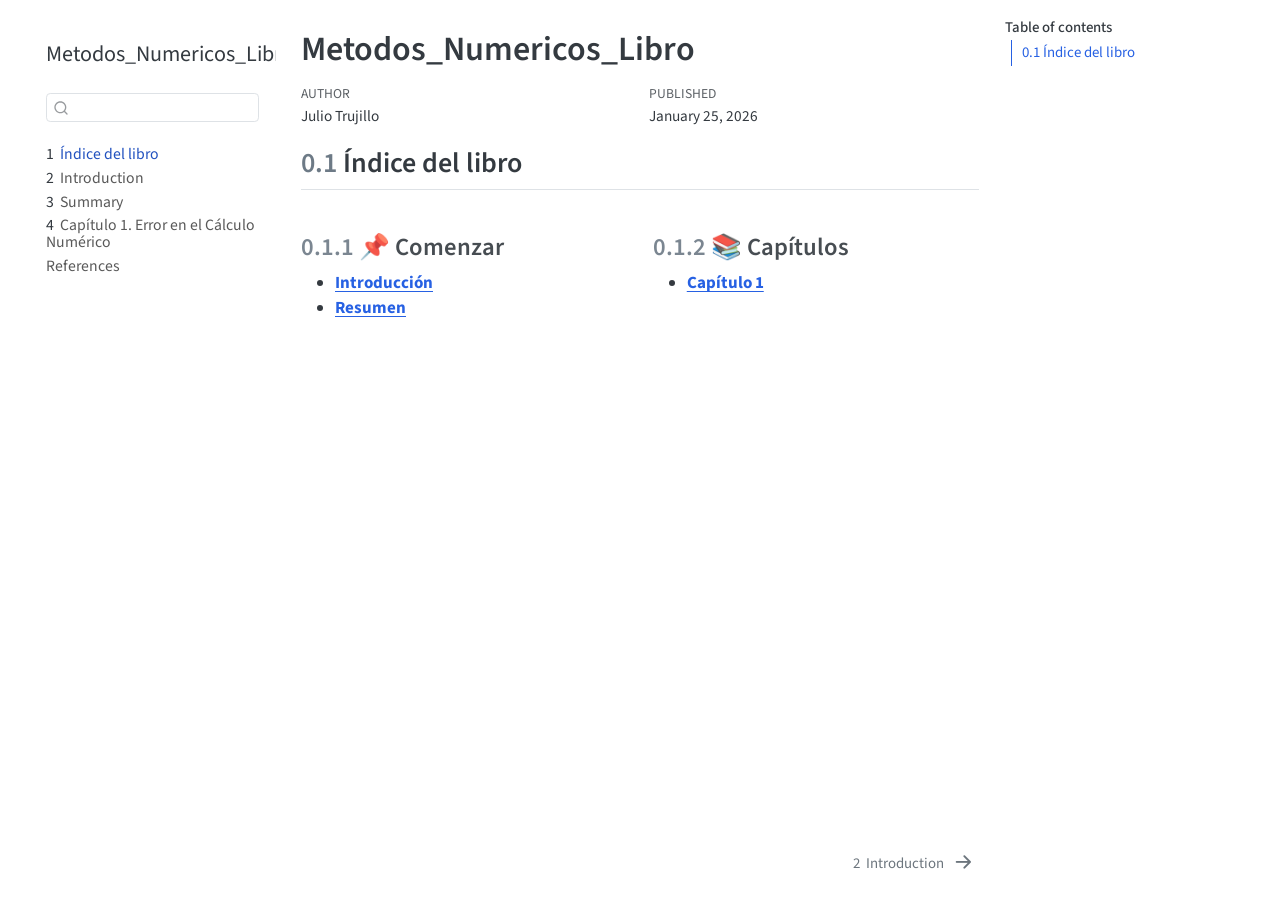
==== index.html @ 84bfb0e8 "Built site for gh-pages" ====
<!DOCTYPE html>
<html xmlns="http://www.w3.org/1999/xhtml" lang="en" xml:lang="en"><head>

<meta charset="utf-8">
<meta name="generator" content="quarto-1.8.25">

<meta name="viewport" content="width=device-width, initial-scale=1.0, user-scalable=yes">

<meta name="author" content="Julio Trujillo">
<meta name="dcterms.date" content="2026-01-25">

<title>Metodos_Numericos_Libro</title>
<style>
code{white-space: pre-wrap;}
span.smallcaps{font-variant: small-caps;}
div.columns{display: flex; gap: min(4vw, 1.5em);}
div.column{flex: auto; overflow-x: auto;}
div.hanging-indent{margin-left: 1.5em; text-indent: -1.5em;}
ul.task-list{list-style: none;}
ul.task-list li input[type="checkbox"] {
  width: 0.8em;
  margin: 0 0.8em 0.2em -1em; /* quarto-specific, see https://github.com/quarto-dev/quarto-cli/issues/4556 */ 
  vertical-align: middle;
}
</style>


<script src="site_libs/quarto-nav/quarto-nav.js"></script>
<script src="site_libs/quarto-nav/headroom.min.js"></script>
<script src="site_libs/clipboard/clipboard.min.js"></script>
<script src="site_libs/quarto-search/autocomplete.umd.js"></script>
<script src="site_libs/quarto-search/fuse.min.js"></script>
<script src="site_libs/quarto-search/quarto-search.js"></script>
<meta name="quarto:offset" content="./">
<link href="./intro.html" rel="next">
<script src="site_libs/quarto-html/quarto.js" type="module"></script>
<script src="site_libs/quarto-html/tabsets/tabsets.js" type="module"></script>
<script src="site_libs/quarto-html/axe/axe-check.js" type="module"></script>
<script src="site_libs/quarto-html/popper.min.js"></script>
<script src="site_libs/quarto-html/tippy.umd.min.js"></script>
<script src="site_libs/quarto-html/anchor.min.js"></script>
<link href="site_libs/quarto-html/tippy.css" rel="stylesheet">
<link href="site_libs/quarto-html/quarto-syntax-highlighting-7b89279ff1a6dce999919e0e67d4d9ec.css" rel="stylesheet" id="quarto-text-highlighting-styles">
<script src="site_libs/bootstrap/bootstrap.min.js"></script>
<link href="site_libs/bootstrap/bootstrap-icons.css" rel="stylesheet">
<link href="site_libs/bootstrap/bootstrap-70a47bd5681a7291082a5b9f83d58762.min.css" rel="stylesheet" append-hash="true" id="quarto-bootstrap" data-mode="light">
<script id="quarto-search-options" type="application/json">{
  "location": "sidebar",
  "copy-button": false,
  "collapse-after": 3,
  "panel-placement": "start",
  "type": "textbox",
  "limit": 50,
  "keyboard-shortcut": [
    "f",
    "/",
    "s"
  ],
  "show-item-context": false,
  "language": {
    "search-no-results-text": "No results",
    "search-matching-documents-text": "matching documents",
    "search-copy-link-title": "Copy link to search",
    "search-hide-matches-text": "Hide additional matches",
    "search-more-match-text": "more match in this document",
    "search-more-matches-text": "more matches in this document",
    "search-clear-button-title": "Clear",
    "search-text-placeholder": "",
    "search-detached-cancel-button-title": "Cancel",
    "search-submit-button-title": "Submit",
    "search-label": "Search"
  }
}</script>


</head>

<body class="nav-sidebar floating quarto-light">

<div id="quarto-search-results"></div>
  <header id="quarto-header" class="headroom fixed-top">
  <nav class="quarto-secondary-nav">
    <div class="container-fluid d-flex">
      <button type="button" class="quarto-btn-toggle btn" data-bs-toggle="collapse" role="button" data-bs-target=".quarto-sidebar-collapse-item" aria-controls="quarto-sidebar" aria-expanded="false" aria-label="Toggle sidebar navigation" onclick="if (window.quartoToggleHeadroom) { window.quartoToggleHeadroom(); }">
        <i class="bi bi-layout-text-sidebar-reverse"></i>
      </button>
        <nav class="quarto-page-breadcrumbs" aria-label="breadcrumb"><ol class="breadcrumb"><li class="breadcrumb-item"><a href="./index.html"><span class="chapter-number">1</span>&nbsp; <span class="chapter-title">Índice del libro</span></a></li></ol></nav>
        <a class="flex-grow-1" role="navigation" data-bs-toggle="collapse" data-bs-target=".quarto-sidebar-collapse-item" aria-controls="quarto-sidebar" aria-expanded="false" aria-label="Toggle sidebar navigation" onclick="if (window.quartoToggleHeadroom) { window.quartoToggleHeadroom(); }">      
        </a>
      <button type="button" class="btn quarto-search-button" aria-label="Search" onclick="window.quartoOpenSearch();">
        <i class="bi bi-search"></i>
      </button>
    </div>
  </nav>
</header>
<!-- content -->
<div id="quarto-content" class="quarto-container page-columns page-rows-contents page-layout-article">
<!-- sidebar -->
  <nav id="quarto-sidebar" class="sidebar collapse collapse-horizontal quarto-sidebar-collapse-item sidebar-navigation floating overflow-auto">
    <div class="pt-lg-2 mt-2 text-left sidebar-header sidebar-header-stacked">
      <a href="./index.html" class="sidebar-logo-link">
      </a>
    <div class="sidebar-title mb-0 py-0">
      <a href="./">Metodos_Numericos_Libro</a> 
    </div>
      </div>
        <div class="mt-2 flex-shrink-0 align-items-center">
        <div class="sidebar-search">
        <div id="quarto-search" class="" title="Search"></div>
        </div>
        </div>
    <div class="sidebar-menu-container"> 
    <ul class="list-unstyled mt-1">
        <li class="sidebar-item">
  <div class="sidebar-item-container"> 
  <a href="./index.html" class="sidebar-item-text sidebar-link active">
 <span class="menu-text"><span class="chapter-number">1</span>&nbsp; <span class="chapter-title">Índice del libro</span></span></a>
  </div>
</li>
        <li class="sidebar-item">
  <div class="sidebar-item-container"> 
  <a href="./intro.html" class="sidebar-item-text sidebar-link">
 <span class="menu-text"><span class="chapter-number">2</span>&nbsp; <span class="chapter-title">Introduction</span></span></a>
  </div>
</li>
        <li class="sidebar-item">
  <div class="sidebar-item-container"> 
  <a href="./summary.html" class="sidebar-item-text sidebar-link">
 <span class="menu-text"><span class="chapter-number">3</span>&nbsp; <span class="chapter-title">Summary</span></span></a>
  </div>
</li>
        <li class="sidebar-item">
  <div class="sidebar-item-container"> 
  <a href="./capitulo1.html" class="sidebar-item-text sidebar-link">
 <span class="menu-text"><span class="chapter-number">4</span>&nbsp; <span class="chapter-title">Capítulo 1. Error en el Cálculo Numérico</span></span></a>
  </div>
</li>
        <li class="sidebar-item">
  <div class="sidebar-item-container"> 
  <a href="./references.html" class="sidebar-item-text sidebar-link">
 <span class="menu-text">References</span></a>
  </div>
</li>
    </ul>
    </div>
</nav>
<div id="quarto-sidebar-glass" class="quarto-sidebar-collapse-item" data-bs-toggle="collapse" data-bs-target=".quarto-sidebar-collapse-item"></div>
<!-- margin-sidebar -->
    <div id="quarto-margin-sidebar" class="sidebar margin-sidebar">
        <nav id="TOC" role="doc-toc" class="toc-active">
    <h2 id="toc-title">Table of contents</h2>
   
  <ul>
  <li><a href="#índice-del-libro" id="toc-índice-del-libro" class="nav-link active" data-scroll-target="#índice-del-libro"><span class="header-section-number">0.1</span> Índice del libro</a></li>
  </ul>
</nav>
    </div>
<!-- main -->
<main class="content" id="quarto-document-content">

<header id="title-block-header" class="quarto-title-block default">
<div class="quarto-title">
<h1 class="title">Metodos_Numericos_Libro</h1>
</div>



<div class="quarto-title-meta">

    <div>
    <div class="quarto-title-meta-heading">Author</div>
    <div class="quarto-title-meta-contents">
             <p>Julio Trujillo </p>
          </div>
  </div>
    
    <div>
    <div class="quarto-title-meta-heading">Published</div>
    <div class="quarto-title-meta-contents">
      <p class="date">January 25, 2026</p>
    </div>
  </div>
  
    
  </div>
  


</header>


<section id="índice-del-libro" class="level2" data-number="0.1">
<h2 data-number="0.1" class="anchored" data-anchor-id="índice-del-libro"><span class="header-section-number">0.1</span> Índice del libro</h2>
<div class="grid">
<section id="comenzar" class="level3 g-col-12 g-col-md-6" data-number="0.1.1">
<h3 data-number="0.1.1" class="anchored" data-anchor-id="comenzar"><span class="header-section-number">0.1.1</span> 📌 Comenzar</h3>
<ul>
<li><a href="./intro.html"><strong>Introducción</strong></a><br>
</li>
<li><a href="./summary.html"><strong>Resumen</strong></a></li>
</ul>
</section>
<section id="capítulos" class="level3 g-col-12 g-col-md-6" data-number="0.1.2">
<h3 data-number="0.1.2" class="anchored" data-anchor-id="capítulos"><span class="header-section-number">0.1.2</span> 📚 Capítulos</h3>
<ul>
<li><a href="./capitulo1.html"><strong>Capítulo 1</strong></a><br>
</li>
</ul>
</section>
</div>


</section>

</main> <!-- /main -->
<script id="quarto-html-after-body" type="application/javascript">
  window.document.addEventListener("DOMContentLoaded", function (event) {
    const icon = "";
    const anchorJS = new window.AnchorJS();
    anchorJS.options = {
      placement: 'right',
      icon: icon
    };
    anchorJS.add('.anchored');
    const isCodeAnnotation = (el) => {
      for (const clz of el.classList) {
        if (clz.startsWith('code-annotation-')) {                     
          return true;
        }
      }
      return false;
    }
    const onCopySuccess = function(e) {
      // button target
      const button = e.trigger;
      // don't keep focus
      button.blur();
      // flash "checked"
      button.classList.add('code-copy-button-checked');
      var currentTitle = button.getAttribute("title");
      button.setAttribute("title", "Copied!");
      let tooltip;
      if (window.bootstrap) {
        button.setAttribute("data-bs-toggle", "tooltip");
        button.setAttribute("data-bs-placement", "left");
        button.setAttribute("data-bs-title", "Copied!");
        tooltip = new bootstrap.Tooltip(button, 
          { trigger: "manual", 
            customClass: "code-copy-button-tooltip",
            offset: [0, -8]});
        tooltip.show();    
      }
      setTimeout(function() {
        if (tooltip) {
          tooltip.hide();
          button.removeAttribute("data-bs-title");
          button.removeAttribute("data-bs-toggle");
          button.removeAttribute("data-bs-placement");
        }
        button.setAttribute("title", currentTitle);
        button.classList.remove('code-copy-button-checked');
      }, 1000);
      // clear code selection
      e.clearSelection();
    }
    const getTextToCopy = function(trigger) {
      const outerScaffold = trigger.parentElement.cloneNode(true);
      const codeEl = outerScaffold.querySelector('code');
      for (const childEl of codeEl.children) {
        if (isCodeAnnotation(childEl)) {
          childEl.remove();
        }
      }
      return codeEl.innerText;
    }
    const clipboard = new window.ClipboardJS('.code-copy-button:not([data-in-quarto-modal])', {
      text: getTextToCopy
    });
    clipboard.on('success', onCopySuccess);
    if (window.document.getElementById('quarto-embedded-source-code-modal')) {
      const clipboardModal = new window.ClipboardJS('.code-copy-button[data-in-quarto-modal]', {
        text: getTextToCopy,
        container: window.document.getElementById('quarto-embedded-source-code-modal')
      });
      clipboardModal.on('success', onCopySuccess);
    }
      var localhostRegex = new RegExp(/^(?:http|https):\/\/localhost\:?[0-9]*\//);
      var mailtoRegex = new RegExp(/^mailto:/);
        var filterRegex = new RegExp('/' + window.location.host + '/');
      var isInternal = (href) => {
          return filterRegex.test(href) || localhostRegex.test(href) || mailtoRegex.test(href);
      }
      // Inspect non-navigation links and adorn them if external
     var links = window.document.querySelectorAll('a[href]:not(.nav-link):not(.navbar-brand):not(.toc-action):not(.sidebar-link):not(.sidebar-item-toggle):not(.pagination-link):not(.no-external):not([aria-hidden]):not(.dropdown-item):not(.quarto-navigation-tool):not(.about-link)');
      for (var i=0; i<links.length; i++) {
        const link = links[i];
        if (!isInternal(link.href)) {
          // undo the damage that might have been done by quarto-nav.js in the case of
          // links that we want to consider external
          if (link.dataset.originalHref !== undefined) {
            link.href = link.dataset.originalHref;
          }
        }
      }
    function tippyHover(el, contentFn, onTriggerFn, onUntriggerFn) {
      const config = {
        allowHTML: true,
        maxWidth: 500,
        delay: 100,
        arrow: false,
        appendTo: function(el) {
            return el.parentElement;
        },
        interactive: true,
        interactiveBorder: 10,
        theme: 'quarto',
        placement: 'bottom-start',
      };
      if (contentFn) {
        config.content = contentFn;
      }
      if (onTriggerFn) {
        config.onTrigger = onTriggerFn;
      }
      if (onUntriggerFn) {
        config.onUntrigger = onUntriggerFn;
      }
      window.tippy(el, config); 
    }
    const noterefs = window.document.querySelectorAll('a[role="doc-noteref"]');
    for (var i=0; i<noterefs.length; i++) {
      const ref = noterefs[i];
      tippyHover(ref, function() {
        // use id or data attribute instead here
        let href = ref.getAttribute('data-footnote-href') || ref.getAttribute('href');
        try { href = new URL(href).hash; } catch {}
        const id = href.replace(/^#\/?/, "");
        const note = window.document.getElementById(id);
        if (note) {
          return note.innerHTML;
        } else {
          return "";
        }
      });
    }
    const xrefs = window.document.querySelectorAll('a.quarto-xref');
    const processXRef = (id, note) => {
      // Strip column container classes
      const stripColumnClz = (el) => {
        el.classList.remove("page-full", "page-columns");
        if (el.children) {
          for (const child of el.children) {
            stripColumnClz(child);
          }
        }
      }
      stripColumnClz(note)
      if (id === null || id.startsWith('sec-')) {
        // Special case sections, only their first couple elements
        const container = document.createElement("div");
        if (note.children && note.children.length > 2) {
          container.appendChild(note.children[0].cloneNode(true));
          for (let i = 1; i < note.children.length; i++) {
            const child = note.children[i];
            if (child.tagName === "P" && child.innerText === "") {
              continue;
            } else {
              container.appendChild(child.cloneNode(true));
              break;
            }
          }
          if (window.Quarto?.typesetMath) {
            window.Quarto.typesetMath(container);
          }
          return container.innerHTML
        } else {
          if (window.Quarto?.typesetMath) {
            window.Quarto.typesetMath(note);
          }
          return note.innerHTML;
        }
      } else {
        // Remove any anchor links if they are present
        const anchorLink = note.querySelector('a.anchorjs-link');
        if (anchorLink) {
          anchorLink.remove();
        }
        if (window.Quarto?.typesetMath) {
          window.Quarto.typesetMath(note);
        }
        if (note.classList.contains("callout")) {
          return note.outerHTML;
        } else {
          return note.innerHTML;
        }
      }
    }
    for (var i=0; i<xrefs.length; i++) {
      const xref = xrefs[i];
      tippyHover(xref, undefined, function(instance) {
        instance.disable();
        let url = xref.getAttribute('href');
        let hash = undefined; 
        if (url.startsWith('#')) {
          hash = url;
        } else {
          try { hash = new URL(url).hash; } catch {}
        }
        if (hash) {
          const id = hash.replace(/^#\/?/, "");
          const note = window.document.getElementById(id);
          if (note !== null) {
            try {
              const html = processXRef(id, note.cloneNode(true));
              instance.setContent(html);
            } finally {
              instance.enable();
              instance.show();
            }
          } else {
            // See if we can fetch this
            fetch(url.split('#')[0])
            .then(res => res.text())
            .then(html => {
              const parser = new DOMParser();
              const htmlDoc = parser.parseFromString(html, "text/html");
              const note = htmlDoc.getElementById(id);
              if (note !== null) {
                const html = processXRef(id, note);
                instance.setContent(html);
              } 
            }).finally(() => {
              instance.enable();
              instance.show();
            });
          }
        } else {
          // See if we can fetch a full url (with no hash to target)
          // This is a special case and we should probably do some content thinning / targeting
          fetch(url)
          .then(res => res.text())
          .then(html => {
            const parser = new DOMParser();
            const htmlDoc = parser.parseFromString(html, "text/html");
            const note = htmlDoc.querySelector('main.content');
            if (note !== null) {
              // This should only happen for chapter cross references
              // (since there is no id in the URL)
              // remove the first header
              if (note.children.length > 0 && note.children[0].tagName === "HEADER") {
                note.children[0].remove();
              }
              const html = processXRef(null, note);
              instance.setContent(html);
            } 
          }).finally(() => {
            instance.enable();
            instance.show();
          });
        }
      }, function(instance) {
      });
    }
        let selectedAnnoteEl;
        const selectorForAnnotation = ( cell, annotation) => {
          let cellAttr = 'data-code-cell="' + cell + '"';
          let lineAttr = 'data-code-annotation="' +  annotation + '"';
          const selector = 'span[' + cellAttr + '][' + lineAttr + ']';
          return selector;
        }
        const selectCodeLines = (annoteEl) => {
          const doc = window.document;
          const targetCell = annoteEl.getAttribute("data-target-cell");
          const targetAnnotation = annoteEl.getAttribute("data-target-annotation");
          const annoteSpan = window.document.querySelector(selectorForAnnotation(targetCell, targetAnnotation));
          const lines = annoteSpan.getAttribute("data-code-lines").split(",");
          const lineIds = lines.map((line) => {
            return targetCell + "-" + line;
          })
          let top = null;
          let height = null;
          let parent = null;
          if (lineIds.length > 0) {
              //compute the position of the single el (top and bottom and make a div)
              const el = window.document.getElementById(lineIds[0]);
              top = el.offsetTop;
              height = el.offsetHeight;
              parent = el.parentElement.parentElement;
            if (lineIds.length > 1) {
              const lastEl = window.document.getElementById(lineIds[lineIds.length - 1]);
              const bottom = lastEl.offsetTop + lastEl.offsetHeight;
              height = bottom - top;
            }
            if (top !== null && height !== null && parent !== null) {
              // cook up a div (if necessary) and position it 
              let div = window.document.getElementById("code-annotation-line-highlight");
              if (div === null) {
                div = window.document.createElement("div");
                div.setAttribute("id", "code-annotation-line-highlight");
                div.style.position = 'absolute';
                parent.appendChild(div);
              }
              div.style.top = top - 2 + "px";
              div.style.height = height + 4 + "px";
              div.style.left = 0;
              let gutterDiv = window.document.getElementById("code-annotation-line-highlight-gutter");
              if (gutterDiv === null) {
                gutterDiv = window.document.createElement("div");
                gutterDiv.setAttribute("id", "code-annotation-line-highlight-gutter");
                gutterDiv.style.position = 'absolute';
                const codeCell = window.document.getElementById(targetCell);
                const gutter = codeCell.querySelector('.code-annotation-gutter');
                gutter.appendChild(gutterDiv);
              }
              gutterDiv.style.top = top - 2 + "px";
              gutterDiv.style.height = height + 4 + "px";
            }
            selectedAnnoteEl = annoteEl;
          }
        };
        const unselectCodeLines = () => {
          const elementsIds = ["code-annotation-line-highlight", "code-annotation-line-highlight-gutter"];
          elementsIds.forEach((elId) => {
            const div = window.document.getElementById(elId);
            if (div) {
              div.remove();
            }
          });
          selectedAnnoteEl = undefined;
        };
          // Handle positioning of the toggle
      window.addEventListener(
        "resize",
        throttle(() => {
          elRect = undefined;
          if (selectedAnnoteEl) {
            selectCodeLines(selectedAnnoteEl);
          }
        }, 10)
      );
      function throttle(fn, ms) {
      let throttle = false;
      let timer;
        return (...args) => {
          if(!throttle) { // first call gets through
              fn.apply(this, args);
              throttle = true;
          } else { // all the others get throttled
              if(timer) clearTimeout(timer); // cancel #2
              timer = setTimeout(() => {
                fn.apply(this, args);
                timer = throttle = false;
              }, ms);
          }
        };
      }
        // Attach click handler to the DT
        const annoteDls = window.document.querySelectorAll('dt[data-target-cell]');
        for (const annoteDlNode of annoteDls) {
          annoteDlNode.addEventListener('click', (event) => {
            const clickedEl = event.target;
            if (clickedEl !== selectedAnnoteEl) {
              unselectCodeLines();
              const activeEl = window.document.querySelector('dt[data-target-cell].code-annotation-active');
              if (activeEl) {
                activeEl.classList.remove('code-annotation-active');
              }
              selectCodeLines(clickedEl);
              clickedEl.classList.add('code-annotation-active');
            } else {
              // Unselect the line
              unselectCodeLines();
              clickedEl.classList.remove('code-annotation-active');
            }
          });
        }
    const findCites = (el) => {
      const parentEl = el.parentElement;
      if (parentEl) {
        const cites = parentEl.dataset.cites;
        if (cites) {
          return {
            el,
            cites: cites.split(' ')
          };
        } else {
          return findCites(el.parentElement)
        }
      } else {
        return undefined;
      }
    };
    var bibliorefs = window.document.querySelectorAll('a[role="doc-biblioref"]');
    for (var i=0; i<bibliorefs.length; i++) {
      const ref = bibliorefs[i];
      const citeInfo = findCites(ref);
      if (citeInfo) {
        tippyHover(citeInfo.el, function() {
          var popup = window.document.createElement('div');
          citeInfo.cites.forEach(function(cite) {
            var citeDiv = window.document.createElement('div');
            citeDiv.classList.add('hanging-indent');
            citeDiv.classList.add('csl-entry');
            var biblioDiv = window.document.getElementById('ref-' + cite);
            if (biblioDiv) {
              citeDiv.innerHTML = biblioDiv.innerHTML;
            }
            popup.appendChild(citeDiv);
          });
          return popup.innerHTML;
        });
      }
    }
  });
  </script>
<nav class="page-navigation">
  <div class="nav-page nav-page-previous">
  </div>
  <div class="nav-page nav-page-next">
      <a href="./intro.html" class="pagination-link" aria-label="Introduction">
        <span class="nav-page-text"><span class="chapter-number">2</span>&nbsp; <span class="chapter-title">Introduction</span></span> <i class="bi bi-arrow-right-short"></i>
      </a>
  </div>
</nav>
</div> <!-- /content -->




</body></html>
---- site_libs/quarto-html/tippy.css ----
.tippy-box[data-animation=fade][data-state=hidden]{opacity:0}[data-tippy-root]{max-width:calc(100vw - 10px)}.tippy-box{position:relative;background-color:#333;color:#fff;border-radius:4px;font-size:14px;line-height:1.4;white-space:normal;outline:0;transition-property:transform,visibility,opacity}.tippy-box[data-placement^=top]>.tippy-arrow{bottom:0}.tippy-box[data-placement^=top]>.tippy-arrow:before{bottom:-7px;left:0;border-width:8px 8px 0;border-top-color:initial;transform-origin:center top}.tippy-box[data-placement^=bottom]>.tippy-arrow{top:0}.tippy-box[data-placement^=bottom]>.tippy-arrow:before{top:-7px;left:0;border-width:0 8px 8px;border-bottom-color:initial;transform-origin:center bottom}.tippy-box[data-placement^=left]>.tippy-arrow{right:0}.tippy-box[data-placement^=left]>.tippy-arrow:before{border-width:8px 0 8px 8px;border-left-color:initial;right:-7px;transform-origin:center left}.tippy-box[data-placement^=right]>.tippy-arrow{left:0}.tippy-box[data-placement^=right]>.tippy-arrow:before{left:-7px;border-width:8px 8px 8px 0;border-right-color:initial;transform-origin:center right}.tippy-box[data-inertia][data-state=visible]{transition-timing-function:cubic-bezier(.54,1.5,.38,1.11)}.tippy-arrow{width:16px;height:16px;color:#333}.tippy-arrow:before{content:"";position:absolute;border-color:transparent;border-style:solid}.tippy-content{position:relative;padding:5px 9px;z-index:1}
---- site_libs/quarto-html/quarto-syntax-highlighting-7b89279ff1a6dce999919e0e67d4d9ec.css ----
/* quarto syntax highlight colors */
:root {
  --quarto-hl-ot-color: #003B4F;
  --quarto-hl-at-color: #657422;
  --quarto-hl-ss-color: #20794D;
  --quarto-hl-an-color: #5E5E5E;
  --quarto-hl-fu-color: #4758AB;
  --quarto-hl-st-color: #20794D;
  --quarto-hl-cf-color: #003B4F;
  --quarto-hl-op-color: #5E5E5E;
  --quarto-hl-er-color: #AD0000;
  --quarto-hl-bn-color: #AD0000;
  --quarto-hl-al-color: #AD0000;
  --quarto-hl-va-color: #111111;
  --quarto-hl-bu-color: inherit;
  --quarto-hl-ex-color: inherit;
  --quarto-hl-pp-color: #AD0000;
  --quarto-hl-in-color: #5E5E5E;
  --quarto-hl-vs-color: #20794D;
  --quarto-hl-wa-color: #5E5E5E;
  --quarto-hl-do-color: #5E5E5E;
  --quarto-hl-im-color: #00769E;
  --quarto-hl-ch-color: #20794D;
  --quarto-hl-dt-color: #AD0000;
  --quarto-hl-fl-color: #AD0000;
  --quarto-hl-co-color: #5E5E5E;
  --quarto-hl-cv-color: #5E5E5E;
  --quarto-hl-cn-color: #8f5902;
  --quarto-hl-sc-color: #5E5E5E;
  --quarto-hl-dv-color: #AD0000;
  --quarto-hl-kw-color: #003B4F;
}

/* other quarto variables */
:root {
  --quarto-font-monospace: SFMono-Regular, Menlo, Monaco, Consolas, "Liberation Mono", "Courier New", monospace;
}

/* syntax highlight based on Pandoc's rules */
pre > code.sourceCode > span {
  color: #003B4F;
}

code.sourceCode > span {
  color: #003B4F;
}

div.sourceCode,
div.sourceCode pre.sourceCode {
  color: #003B4F;
}

/* Normal */
code span {
  color: #003B4F;
}

/* Alert */
code span.al {
  color: #AD0000;
  font-style: inherit;
}

/* Annotation */
code span.an {
  color: #5E5E5E;
  font-style: inherit;
}

/* Attribute */
code span.at {
  color: #657422;
  font-style: inherit;
}

/* BaseN */
code span.bn {
  color: #AD0000;
  font-style: inherit;
}

/* BuiltIn */
code span.bu {
  font-style: inherit;
}

/* ControlFlow */
code span.cf {
  color: #003B4F;
  font-weight: bold;
  font-style: inherit;
}

/* Char */
code span.ch {
  color: #20794D;
  font-style: inherit;
}

/* Constant */
code span.cn {
  color: #8f5902;
  font-style: inherit;
}

/* Comment */
code span.co {
  color: #5E5E5E;
  font-style: inherit;
}

/* CommentVar */
code span.cv {
  color: #5E5E5E;
  font-style: italic;
}

/* Documentation */
code span.do {
  color: #5E5E5E;
  font-style: italic;
}

/* DataType */
code span.dt {
  color: #AD0000;
  font-style: inherit;
}

/* DecVal */
code span.dv {
  color: #AD0000;
  font-style: inherit;
}

/* Error */
code span.er {
  color: #AD0000;
  font-style: inherit;
}

/* Extension */
code span.ex {
  font-style: inherit;
}

/* Float */
code span.fl {
  color: #AD0000;
  font-style: inherit;
}

/* Function */
code span.fu {
  color: #4758AB;
  font-style: inherit;
}

/* Import */
code span.im {
  color: #00769E;
  font-style: inherit;
}

/* Information */
code span.in {
  color: #5E5E5E;
  font-style: inherit;
}

/* Keyword */
code span.kw {
  color: #003B4F;
  font-weight: bold;
  font-style: inherit;
}

/* Operator */
code span.op {
  color: #5E5E5E;
  font-style: inherit;
}

/* Other */
code span.ot {
  color: #003B4F;
  font-style: inherit;
}

/* Preprocessor */
code span.pp {
  color: #AD0000;
  font-style: inherit;
}

/* SpecialChar */
code span.sc {
  color: #5E5E5E;
  font-style: inherit;
}

/* SpecialString */
code span.ss {
  color: #20794D;
  font-style: inherit;
}

/* String */
code span.st {
  color: #20794D;
  font-style: inherit;
}

/* Variable */
code span.va {
  color: #111111;
  font-style: inherit;
}

/* VerbatimString */
code span.vs {
  color: #20794D;
  font-style: inherit;
}

/* Warning */
code span.wa {
  color: #5E5E5E;
  font-style: italic;
}

.prevent-inlining {
  content: "</";
}

/*# sourceMappingURL=3944bc705cfaf4c80e56f77c5205168a.css.map */
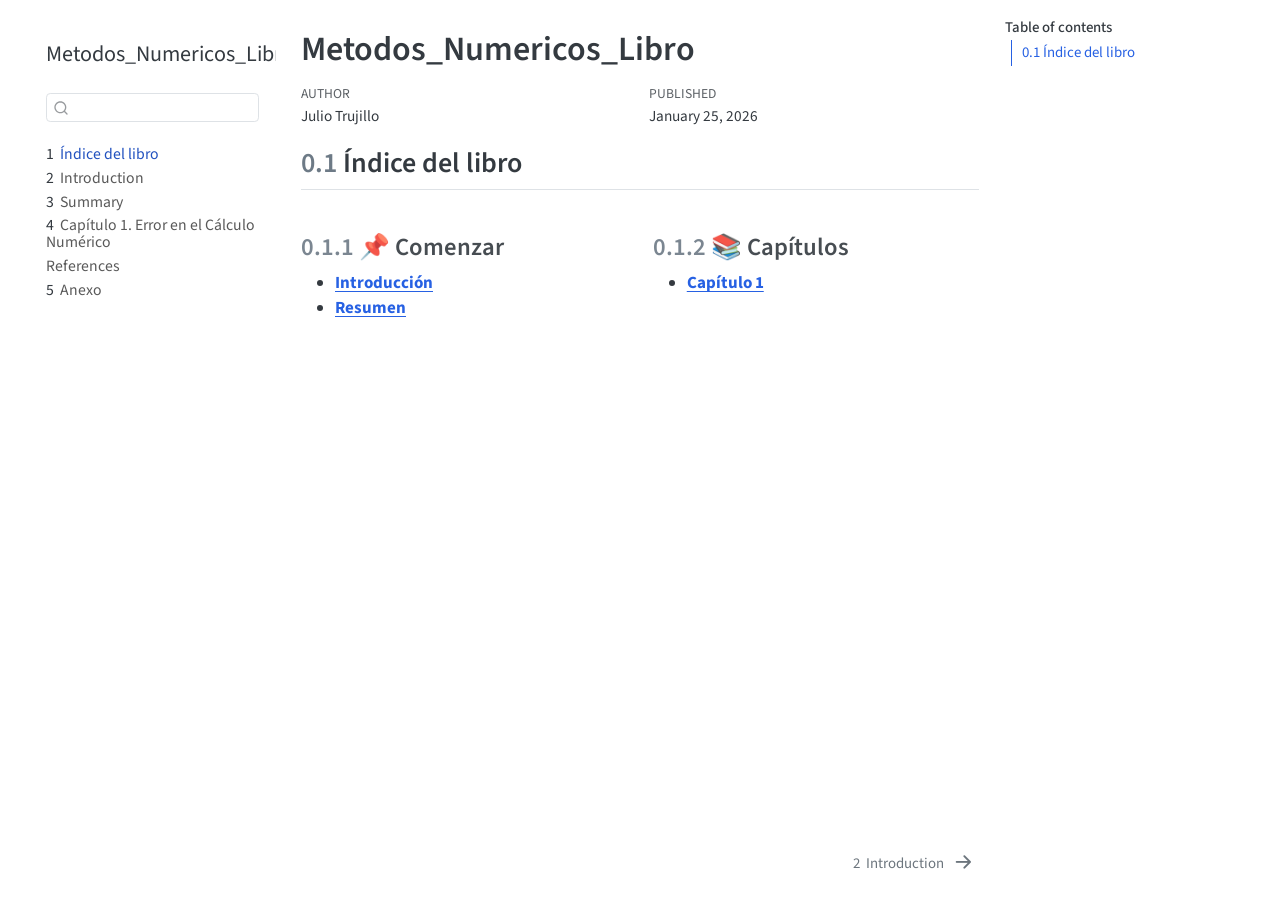
==== commit 8528aa73: "Built site for gh-pages" ====
--- a/index.html
+++ b/index.html
@@ -141,6 +141,12 @@
  <span class="menu-text">References</span></a>
   </div>
 </li>
+        <li class="sidebar-item">
+  <div class="sidebar-item-container"> 
+  <a href="./anexo.html" class="sidebar-item-text sidebar-link">
+ <span class="menu-text"><span class="chapter-number">5</span>&nbsp; <span class="chapter-title">Anexo</span></span></a>
+  </div>
+</li>
     </ul>
     </div>
 </nav>
@@ -195,16 +201,14 @@
 <section id="comenzar" class="level3 g-col-12 g-col-md-6" data-number="0.1.1">
 <h3 data-number="0.1.1" class="anchored" data-anchor-id="comenzar"><span class="header-section-number">0.1.1</span> 📌 Comenzar</h3>
 <ul>
-<li><a href="./intro.html"><strong>Introducción</strong></a><br>
-</li>
+<li><a href="./intro.html"><strong>Introducción</strong></a></li>
 <li><a href="./summary.html"><strong>Resumen</strong></a></li>
 </ul>
 </section>
 <section id="capítulos" class="level3 g-col-12 g-col-md-6" data-number="0.1.2">
 <h3 data-number="0.1.2" class="anchored" data-anchor-id="capítulos"><span class="header-section-number">0.1.2</span> 📚 Capítulos</h3>
 <ul>
-<li><a href="./capitulo1.html"><strong>Capítulo 1</strong></a><br>
-</li>
+<li><a href="./capitulo1.html"><strong>Capítulo 1</strong></a></li>
 </ul>
 </section>
 </div>
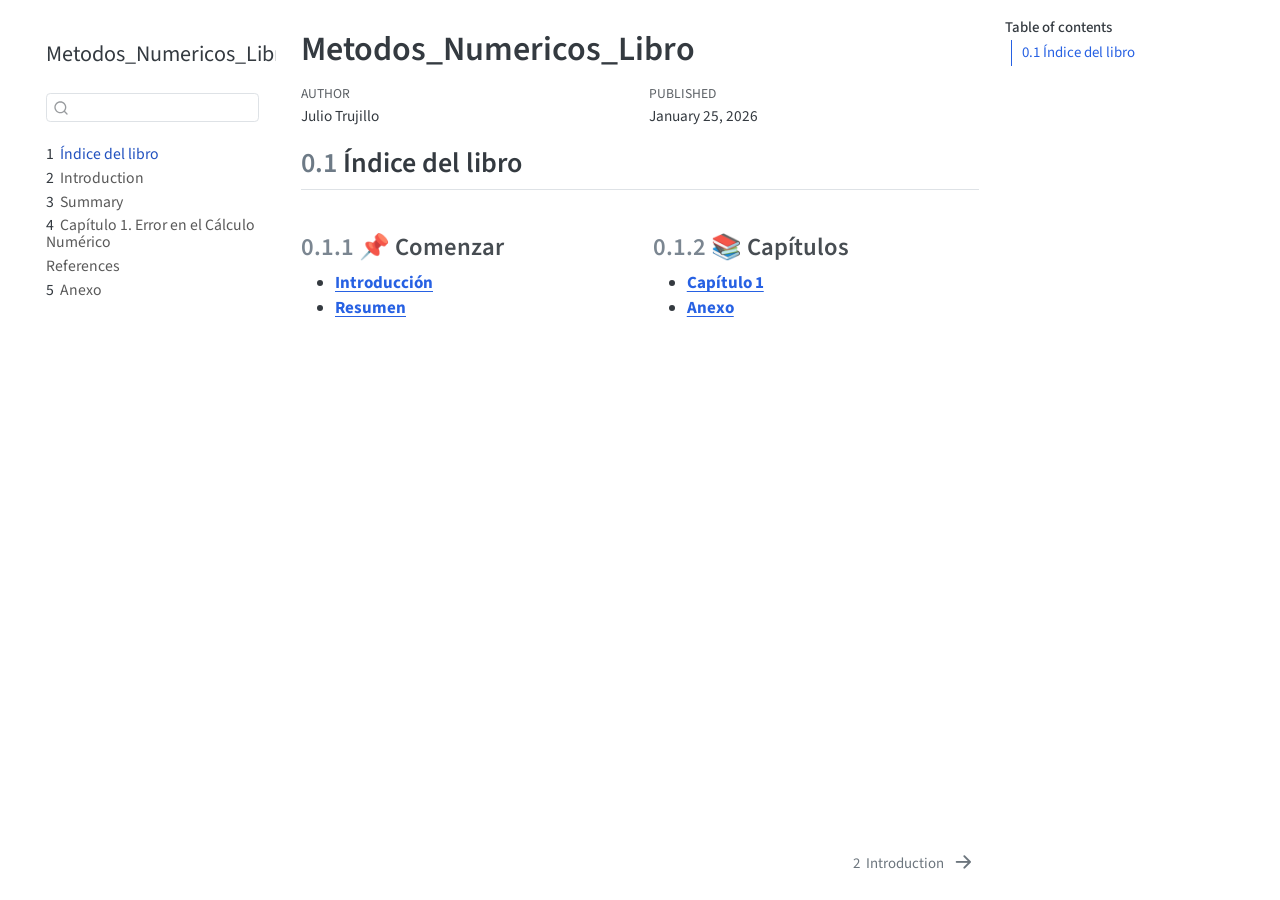
==== commit cf195c80: "Built site for gh-pages" ====
--- a/index.html
+++ b/index.html
@@ -209,6 +209,7 @@
 <h3 data-number="0.1.2" class="anchored" data-anchor-id="capítulos"><span class="header-section-number">0.1.2</span> 📚 Capítulos</h3>
 <ul>
 <li><a href="./capitulo1.html"><strong>Capítulo 1</strong></a></li>
+<li><a href="./anexo.html"><strong>Anexo</strong></a></li>
 </ul>
 </section>
 </div>
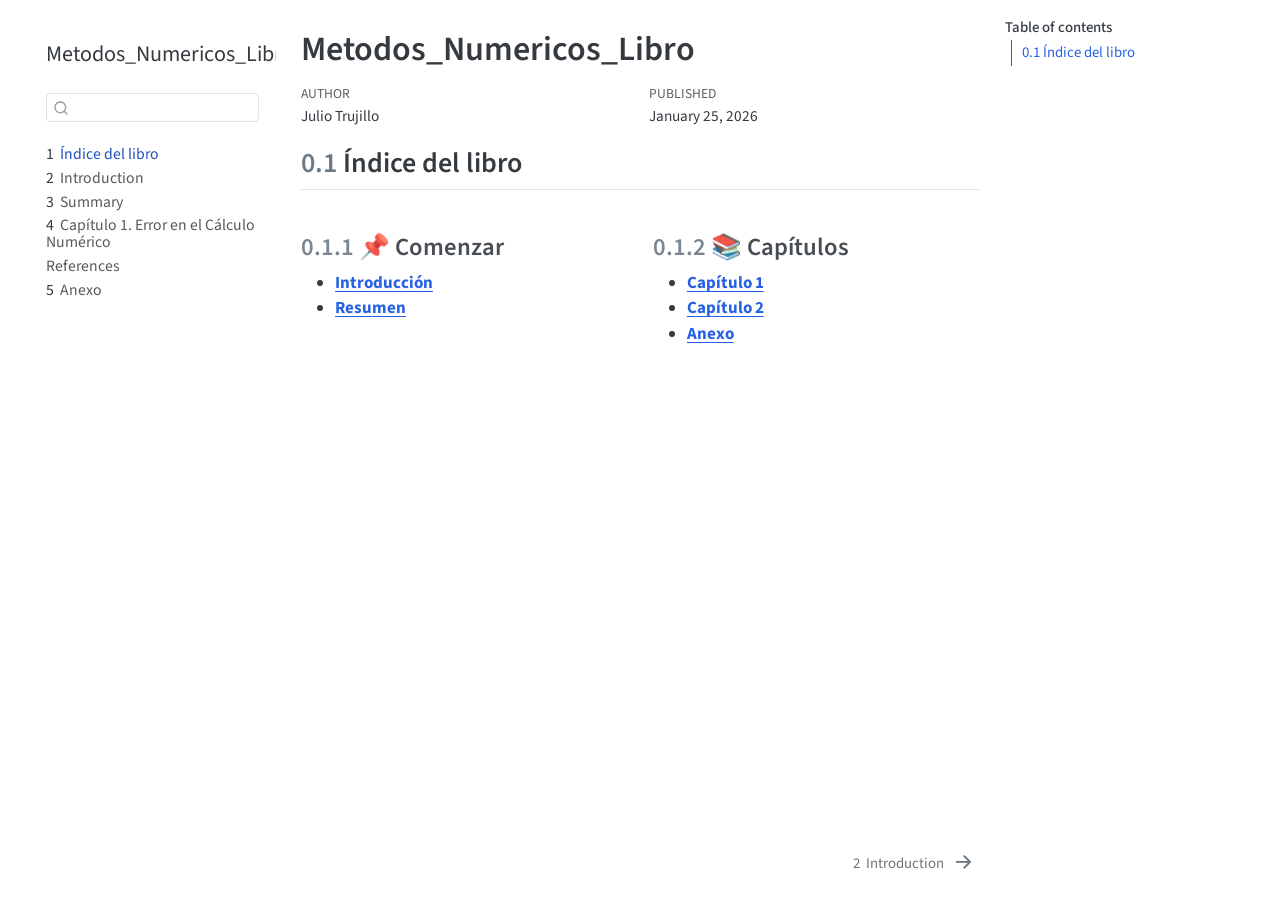
==== commit 5af12cca: "Built site for gh-pages" ====
--- a/index.html
+++ b/index.html
@@ -209,6 +209,7 @@
 <h3 data-number="0.1.2" class="anchored" data-anchor-id="capítulos"><span class="header-section-number">0.1.2</span> 📚 Capítulos</h3>
 <ul>
 <li><a href="./capitulo1.html"><strong>Capítulo 1</strong></a></li>
+<li><a href="capitulo2.qmd"><strong>Capítulo 2</strong></a></li>
 <li><a href="./anexo.html"><strong>Anexo</strong></a></li>
 </ul>
 </section>
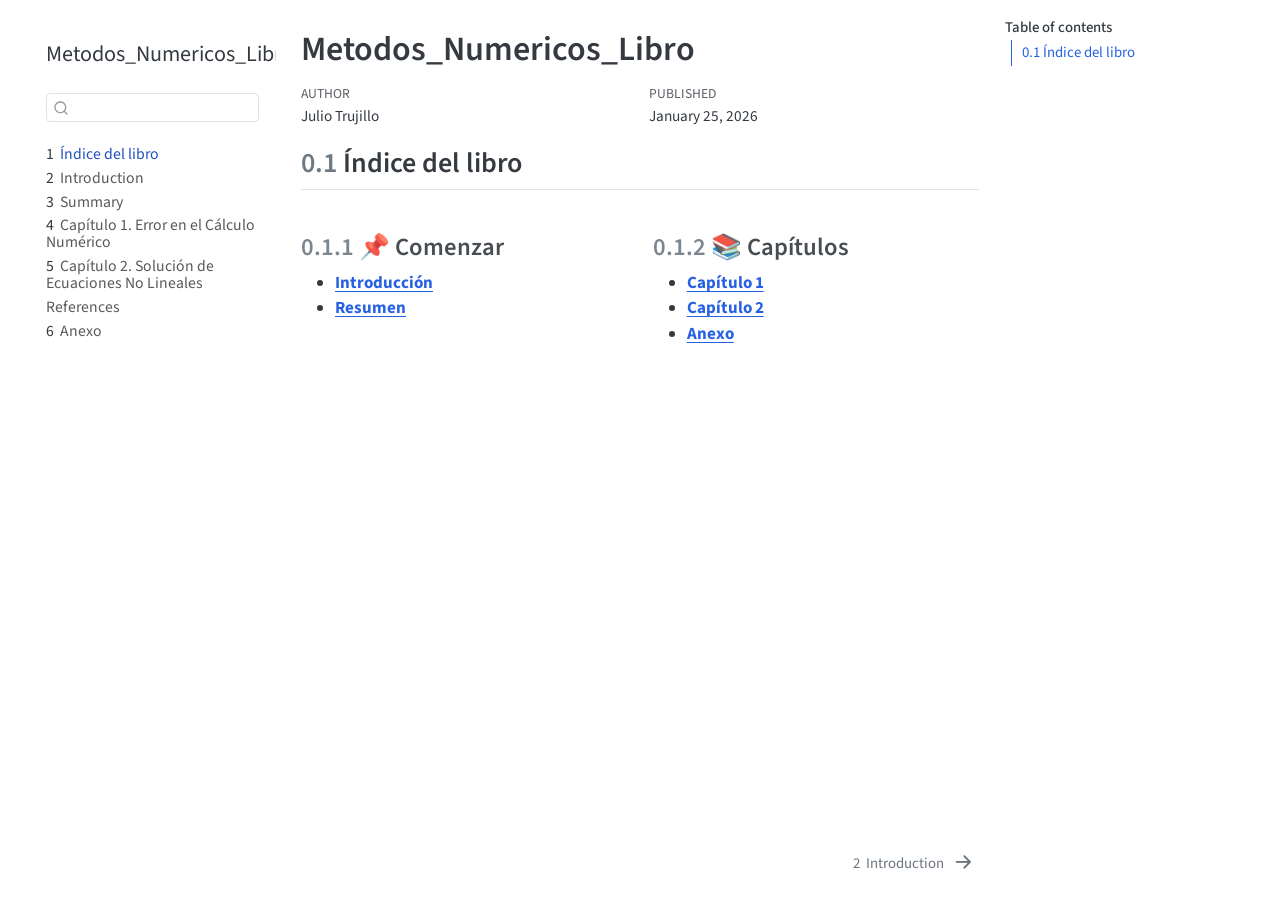
==== commit 2bc85a44: "Built site for gh-pages" ====
--- a/index.html
+++ b/index.html
@@ -137,6 +137,12 @@
 </li>
         <li class="sidebar-item">
   <div class="sidebar-item-container"> 
+  <a href="./capitulo2.html" class="sidebar-item-text sidebar-link">
+ <span class="menu-text"><span class="chapter-number">5</span>&nbsp; <span class="chapter-title">Capítulo 2. Solución de Ecuaciones No Lineales</span></span></a>
+  </div>
+</li>
+        <li class="sidebar-item">
+  <div class="sidebar-item-container"> 
   <a href="./references.html" class="sidebar-item-text sidebar-link">
  <span class="menu-text">References</span></a>
   </div>
@@ -144,7 +150,7 @@
         <li class="sidebar-item">
   <div class="sidebar-item-container"> 
   <a href="./anexo.html" class="sidebar-item-text sidebar-link">
- <span class="menu-text"><span class="chapter-number">5</span>&nbsp; <span class="chapter-title">Anexo</span></span></a>
+ <span class="menu-text"><span class="chapter-number">6</span>&nbsp; <span class="chapter-title">Anexo</span></span></a>
   </div>
 </li>
     </ul>
@@ -209,7 +215,7 @@
 <h3 data-number="0.1.2" class="anchored" data-anchor-id="capítulos"><span class="header-section-number">0.1.2</span> 📚 Capítulos</h3>
 <ul>
 <li><a href="./capitulo1.html"><strong>Capítulo 1</strong></a></li>
-<li><a href="capitulo2.qmd"><strong>Capítulo 2</strong></a></li>
+<li><a href="./capitulo2.html"><strong>Capítulo 2</strong></a></li>
 <li><a href="./anexo.html"><strong>Anexo</strong></a></li>
 </ul>
 </section>
